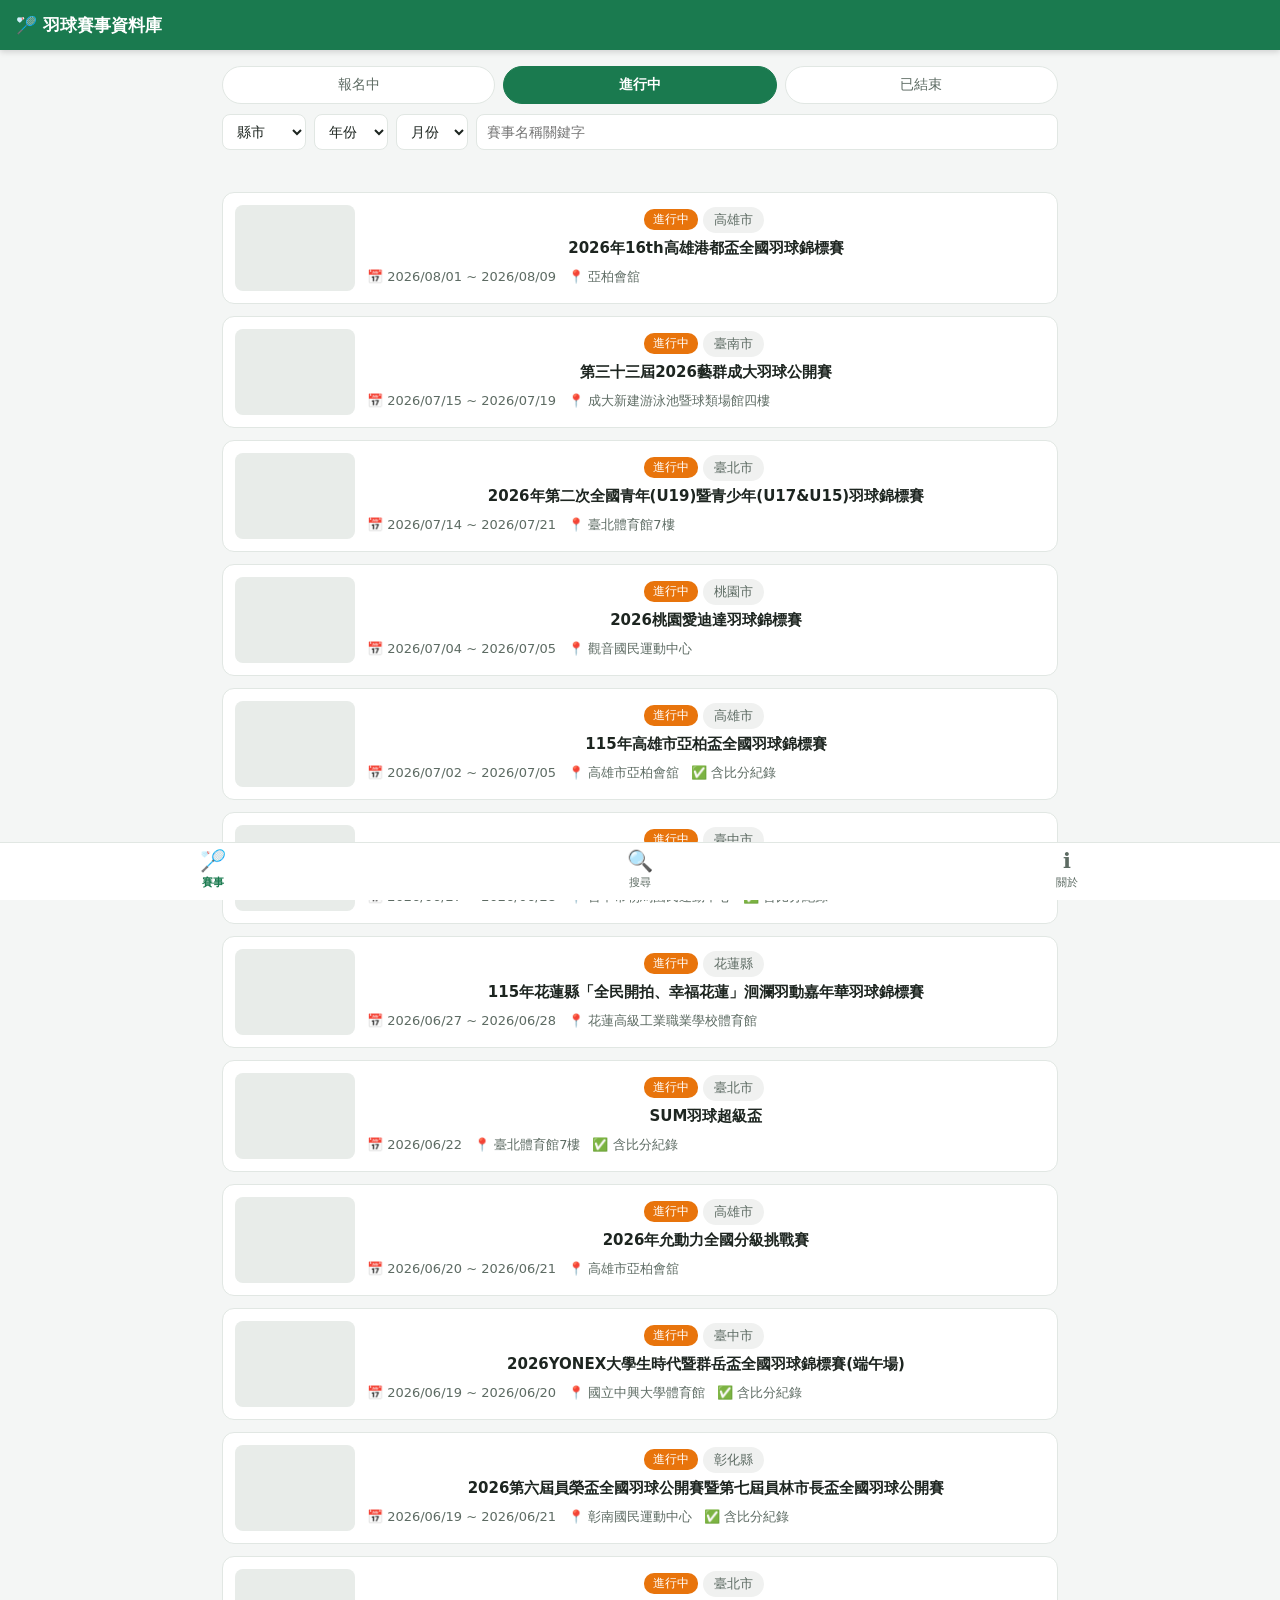
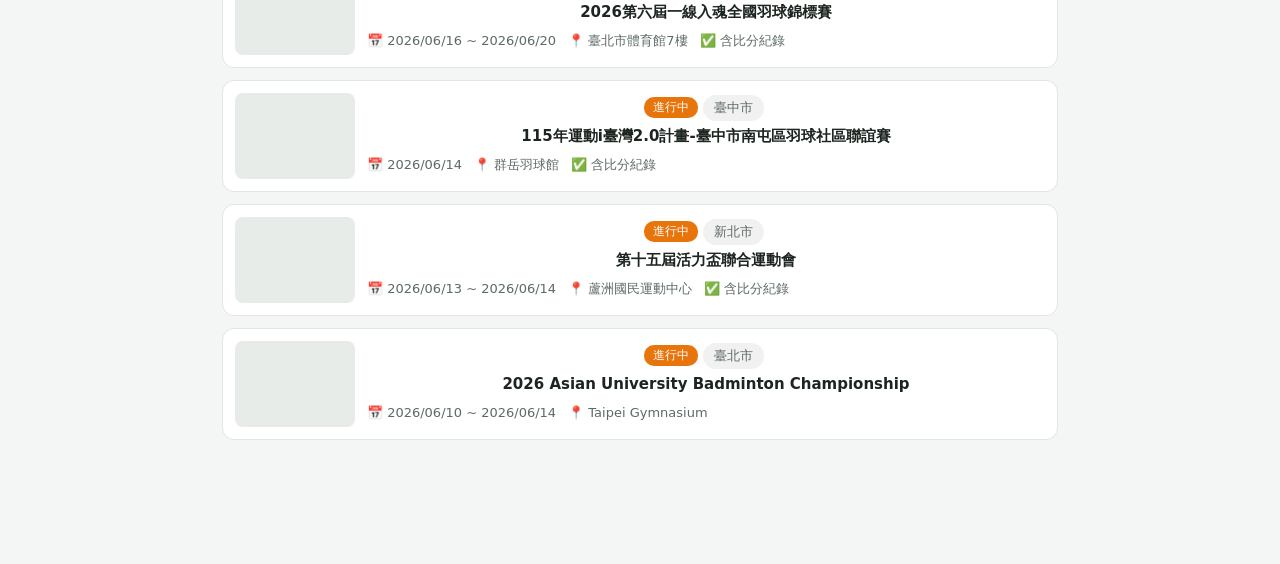
==== docs/index.html @ c3a857b8 "羽球賽事資料庫:PWA + 爬蟲 + 197 場賽事資料 - docs/: PWA(賽事列表、選手/單位搜尋、單位頁、選手頁、賽事詳情) - scripts/: scrape.py(API 抓取+名次" ====
<!doctype html>
<html lang="zh-Hant">
<head>
<meta charset="utf-8">
<meta name="viewport" content="width=device-width, initial-scale=1, viewport-fit=cover">
<title>羽球賽事資料庫</title>
<meta name="theme-color" content="#1a7a4f">
<link rel="manifest" href="./manifest.json">
<link rel="icon" href="./icons/icon-192.png">
<link rel="apple-touch-icon" href="./icons/icon-192.png">
<link rel="stylesheet" href="./css/style.css">
</head>
<body>
<header class="topbar"><h1>🏸 羽球賽事資料庫</h1></header>
<main class="container">
  <div class="tabs" id="tabs">
    <button data-st="registering">報名中</button>
    <button data-st="ongoing">進行中</button>
    <button data-st="finished" class="active">已結束</button>
  </div>
  <div class="filters">
    <select id="f-city"><option value="">縣市</option></select>
    <select id="f-year"><option value="">年份</option></select>
    <select id="f-month"><option value="">月份</option></select>
    <input type="search" id="f-kw" placeholder="賽事名稱關鍵字">
  </div>
  <div id="list" class="loading">載入中…</div>
</main>
<script src="./js/common.js"></script>
<script>
let all = [], status = "finished";

function applyFilters() {
  const city = document.getElementById("f-city").value;
  const year = document.getElementById("f-year").value;
  const month = document.getElementById("f-month").value;
  const kw = document.getElementById("f-kw").value.trim();
  let rows = all.filter(t => t.status === status);
  if (city) rows = rows.filter(t => t.city === city);
  if (year) rows = rows.filter(t => (t.dateStart || "").startsWith(year));
  if (month) rows = rows.filter(t => (t.dateStart || "").slice(5, 7) === month);
  if (kw) rows = rows.filter(t => t.name.includes(kw));
  render(rows);
}

function render(rows) {
  const el = document.getElementById("list");
  if (!rows.length) { el.innerHTML = `<div class="empty">查無賽事</div>`; return; }
  el.innerHTML = rows.map(t => `
    <a class="card match-card" href="./tournament.html?id=${encodeURIComponent(t.openid)}">
      <div class="thumb" ${t.image ? `style="background-image:url('${esc(t.image)}')"` : ""}></div>
      <div class="info">
        ${statusBadge(t.status)} <span class="chip off">${esc(t.city)}</span>
        <div class="name">${esc(t.name)}</div>
        <div class="meta">
          <span>📅 ${fmtRange(t.dateStart, t.dateEnd)}</span>
          <span>📍 ${esc(t.venue || "—")}</span>
          ${t.status === "registering" && fmtDate(t.registerEnd)
            ? `<span>⏰ 報名至 ${fmtDate(t.registerEnd)}</span>` : ""}
          ${t.hasMatches ? `<span>✅ 含比分紀錄</span>` : ""}
        </div>
      </div>
    </a>`).join("");
}

async function init() {
  renderNav("matches");
  all = await loadJSON("index.json");

  const cities = [...new Set(all.map(t => t.city))].sort();
  document.getElementById("f-city").innerHTML +=
    cities.map(c => `<option>${esc(c)}</option>`).join("");
  const years = [...new Set(all.map(t => (t.dateStart || "").slice(0, 4)).filter(Boolean))].sort().reverse();
  document.getElementById("f-year").innerHTML +=
    years.map(y => `<option>${esc(y)}</option>`).join("");
  document.getElementById("f-month").innerHTML +=
    Array.from({ length: 12 }, (_, i) => String(i + 1).padStart(2, "0"))
      .map(m => `<option value="${m}">${Number(m)}月</option>`).join("");

  document.querySelectorAll("#tabs button").forEach(b => b.onclick = () => {
    status = b.dataset.st;
    document.querySelectorAll("#tabs button").forEach(x => x.classList.toggle("active", x === b));
    applyFilters();
  });
  ["f-city", "f-year", "f-month"].forEach(id =>
    document.getElementById(id).onchange = applyFilters);
  document.getElementById("f-kw").oninput = applyFilters;

  // 預設停在資料最多的「已結束」;若有進行中賽事則優先顯示
  if (all.some(t => t.status === "ongoing")) {
    document.querySelector('#tabs button[data-st="ongoing"]').click();
  } else {
    applyFilters();
  }
}
init().catch(e => document.getElementById("list").innerHTML =
  `<div class="empty">資料載入失敗:${esc(e.message)}</div>`);
</script>
</body>
</html>
---- docs/css/style.css ----
:root {
  --primary: #1a7a4f;
  --primary-dark: #115c3a;
  --accent: #ff8c2e;
  --bg: #f4f6f5;
  --card: #ffffff;
  --text: #1d2520;
  --text-2: #5d6b63;
  --line: #e1e7e3;
  --blue: #2476d2;
  --orange: #e8740c;
  --gray: #8a948e;
  --win: #1a7a4f;
  --lose: #c0392b;
  --gold: #c9a227;
  --radius: 12px;
  --nav-h: 58px;
}
* { box-sizing: border-box; }
html { -webkit-text-size-adjust: 100%; }
body {
  margin: 0;
  font-family: "Microsoft JhengHei", "PingFang TC", "Noto Sans TC", system-ui, sans-serif;
  background: var(--bg);
  color: var(--text);
  font-size: 15px;
  line-height: 1.55;
  padding-bottom: calc(var(--nav-h) + env(safe-area-inset-bottom, 0px));
}
a { color: var(--primary); text-decoration: none; }
button { font-family: inherit; }

/* ---------- header ---------- */
.topbar {
  background: var(--primary);
  color: #fff;
  padding: 12px 16px;
  position: sticky; top: 0; z-index: 30;
  display: flex; align-items: center; gap: 10px;
  box-shadow: 0 2px 6px rgba(0,0,0,.15);
}
.topbar h1 { font-size: 17px; margin: 0; font-weight: 700; flex: 1;
  white-space: nowrap; overflow: hidden; text-overflow: ellipsis; }
.topbar .back {
  color: #fff; font-size: 22px; line-height: 1; padding: 2px 8px 4px 0;
  background: none; border: none; cursor: pointer;
}

.container { max-width: 860px; margin: 0 auto; padding: 12px 12px 24px; }

/* ---------- bottom nav ---------- */
.bottomnav {
  position: fixed; left: 0; right: 0; bottom: 0; z-index: 40;
  height: calc(var(--nav-h) + env(safe-area-inset-bottom, 0px));
  padding-bottom: env(safe-area-inset-bottom, 0px);
  background: var(--card);
  border-top: 1px solid var(--line);
  display: flex;
}
.bottomnav a {
  flex: 1; display: flex; flex-direction: column; align-items: center;
  justify-content: center; gap: 2px; color: var(--text-2); font-size: 11px;
}
.bottomnav a .ico { font-size: 21px; line-height: 1; }
.bottomnav a.active { color: var(--primary); font-weight: 700; }

/* ---------- tabs / filters ---------- */
.tabs { display: flex; gap: 8px; margin: 4px 0 10px; }
.tabs button {
  flex: 1; padding: 9px 0; border-radius: 20px; border: 1px solid var(--line);
  background: var(--card); color: var(--text-2); font-size: 14px; cursor: pointer;
}
.tabs button.active { background: var(--primary); border-color: var(--primary); color: #fff; font-weight: 700; }

.filters { display: flex; flex-wrap: wrap; gap: 8px; margin-bottom: 12px; }
.filters select, .filters input[type=search], .searchbox input {
  padding: 8px 10px; border: 1px solid var(--line); border-radius: 8px;
  background: var(--card); font-size: 14px; color: var(--text);
}
.filters input[type=search] { flex: 1; min-width: 130px; }

.searchbox { display: flex; gap: 8px; margin: 10px 0 14px; }
.searchbox input { flex: 1; font-size: 16px; padding: 11px 14px; }

/* ---------- cards ---------- */
.card {
  background: var(--card); border-radius: var(--radius);
  border: 1px solid var(--line); margin-bottom: 12px; overflow: hidden;
}
.card .pad { padding: 12px 14px; }

.match-card { display: flex; gap: 12px; padding: 12px; align-items: stretch; }
.match-card .thumb {
  width: 86px; min-height: 86px; border-radius: 8px; background: #e8ece9 center/cover no-repeat;
  flex-shrink: 0;
}
.match-card .info { flex: 1; min-width: 0; }
.match-card .name { font-weight: 700; font-size: 15px; margin: 2px 0 6px; color: var(--text); }
.meta { color: var(--text-2); font-size: 13px; display: flex; flex-wrap: wrap; gap: 4px 12px; }
.meta span { white-space: nowrap; }

.badge {
  display: inline-block; font-size: 12px; padding: 1px 9px; border-radius: 10px;
  color: #fff; vertical-align: 1px;
}
.badge.registering { background: var(--blue); }
.badge.ongoing { background: var(--orange); }
.badge.finished { background: var(--gray); }

.chip {
  display: inline-block; background: #eaf3ee; color: var(--primary-dark);
  border-radius: 14px; padding: 3px 11px; font-size: 13px; margin: 2px 4px 2px 0;
}
a.chip:active { background: #d6e8de; }
.chip.off { background: #f0f1f0; color: var(--text-2); }
.chip.toggle { cursor: pointer; user-select: none; border: 1px solid transparent; }
.chip.toggle.on { background: var(--primary); color: #fff; }

/* ---------- section title ---------- */
h2.sec { font-size: 15px; margin: 18px 2px 8px; color: var(--primary-dark); }
h2.sec small { color: var(--text-2); font-weight: 400; }

/* ---------- tables ---------- */
table.plain { width: 100%; border-collapse: collapse; font-size: 14px; }
table.plain th, table.plain td { padding: 7px 8px; border-bottom: 1px solid var(--line); text-align: left; }
table.plain th { color: var(--text-2); font-weight: 600; font-size: 13px; background: #fafbfa; }
.rank-1 { color: var(--gold); font-weight: 800; }
.rank-2 { color: #8a8f98; font-weight: 800; }
.rank-3 { color: #b06b34; font-weight: 800; }

/* ---------- match rows ---------- */
.mrow { border-bottom: 1px solid var(--line); padding: 9px 12px; }
.mrow:last-child { border-bottom: none; }
.mrow .head { display: flex; justify-content: space-between; gap: 8px; font-size: 12.5px; color: var(--text-2); margin-bottom: 4px; flex-wrap: wrap; }
.mrow .vs { display: flex; align-items: center; gap: 8px; }
.mrow .side { flex: 1; min-width: 0; }
.mrow .side .unit { font-size: 12px; color: var(--text-2); }
.mrow .side .pname { font-size: 14.5px; }
.mrow .side.B { text-align: right; }
.mrow .winner .pname, .mrow .winner .unit { color: var(--win); font-weight: 700; }
.mrow .score { font-weight: 800; font-size: 16px; white-space: nowrap; padding: 0 4px; color: var(--text); }
.mrow .games { margin-top: 4px; font-size: 13px; color: var(--text-2); }
.mrow .games b { color: var(--text); }

/* expandable tournament history */
.hist > summary {
  cursor: pointer; padding: 12px 14px; font-weight: 700; list-style: none;
  display: flex; justify-content: space-between; align-items: center; gap: 8px;
}
.hist > summary::-webkit-details-marker { display: none; }
.hist > summary .when { color: var(--text-2); font-weight: 400; font-size: 13px; white-space: nowrap; }
.hist .body { border-top: 1px solid var(--line); }

.note { color: var(--text-2); font-size: 13px; margin: 8px 2px; }
.empty { text-align: center; color: var(--text-2); padding: 40px 0; }
.loading { text-align: center; color: var(--text-2); padding: 30px 0; }

.btn-more {
  display: block; width: 100%; padding: 10px; margin-top: 4px;
  background: var(--card); border: 1px solid var(--line); border-radius: 8px;
  color: var(--primary); font-size: 14px; cursor: pointer;
}
.btn-link {
  display: inline-block; padding: 8px 14px; border-radius: 8px; font-size: 14px;
  background: #eaf3ee; color: var(--primary-dark); margin: 4px 6px 4px 0;
}

/* tournament detail hero */
.hero img { width: 100%; max-height: 300px; object-fit: cover; display: block; }
.kv { display: grid; grid-template-columns: 86px 1fr; gap: 6px 10px; font-size: 14px; }
.kv .k { color: var(--text-2); }

/* search result rows */
.srow { display: flex; justify-content: space-between; align-items: center;
  padding: 11px 14px; border-bottom: 1px solid var(--line); color: var(--text); }
.srow:last-child { border-bottom: none; }
.srow .sub { font-size: 12.5px; color: var(--text-2); margin-top: 1px; }
.srow .cnt { color: var(--text-2); font-size: 13px; white-space: nowrap; }

@media (min-width: 700px) {
  body { font-size: 15.5px; }
  .match-card .thumb { width: 120px; }
}
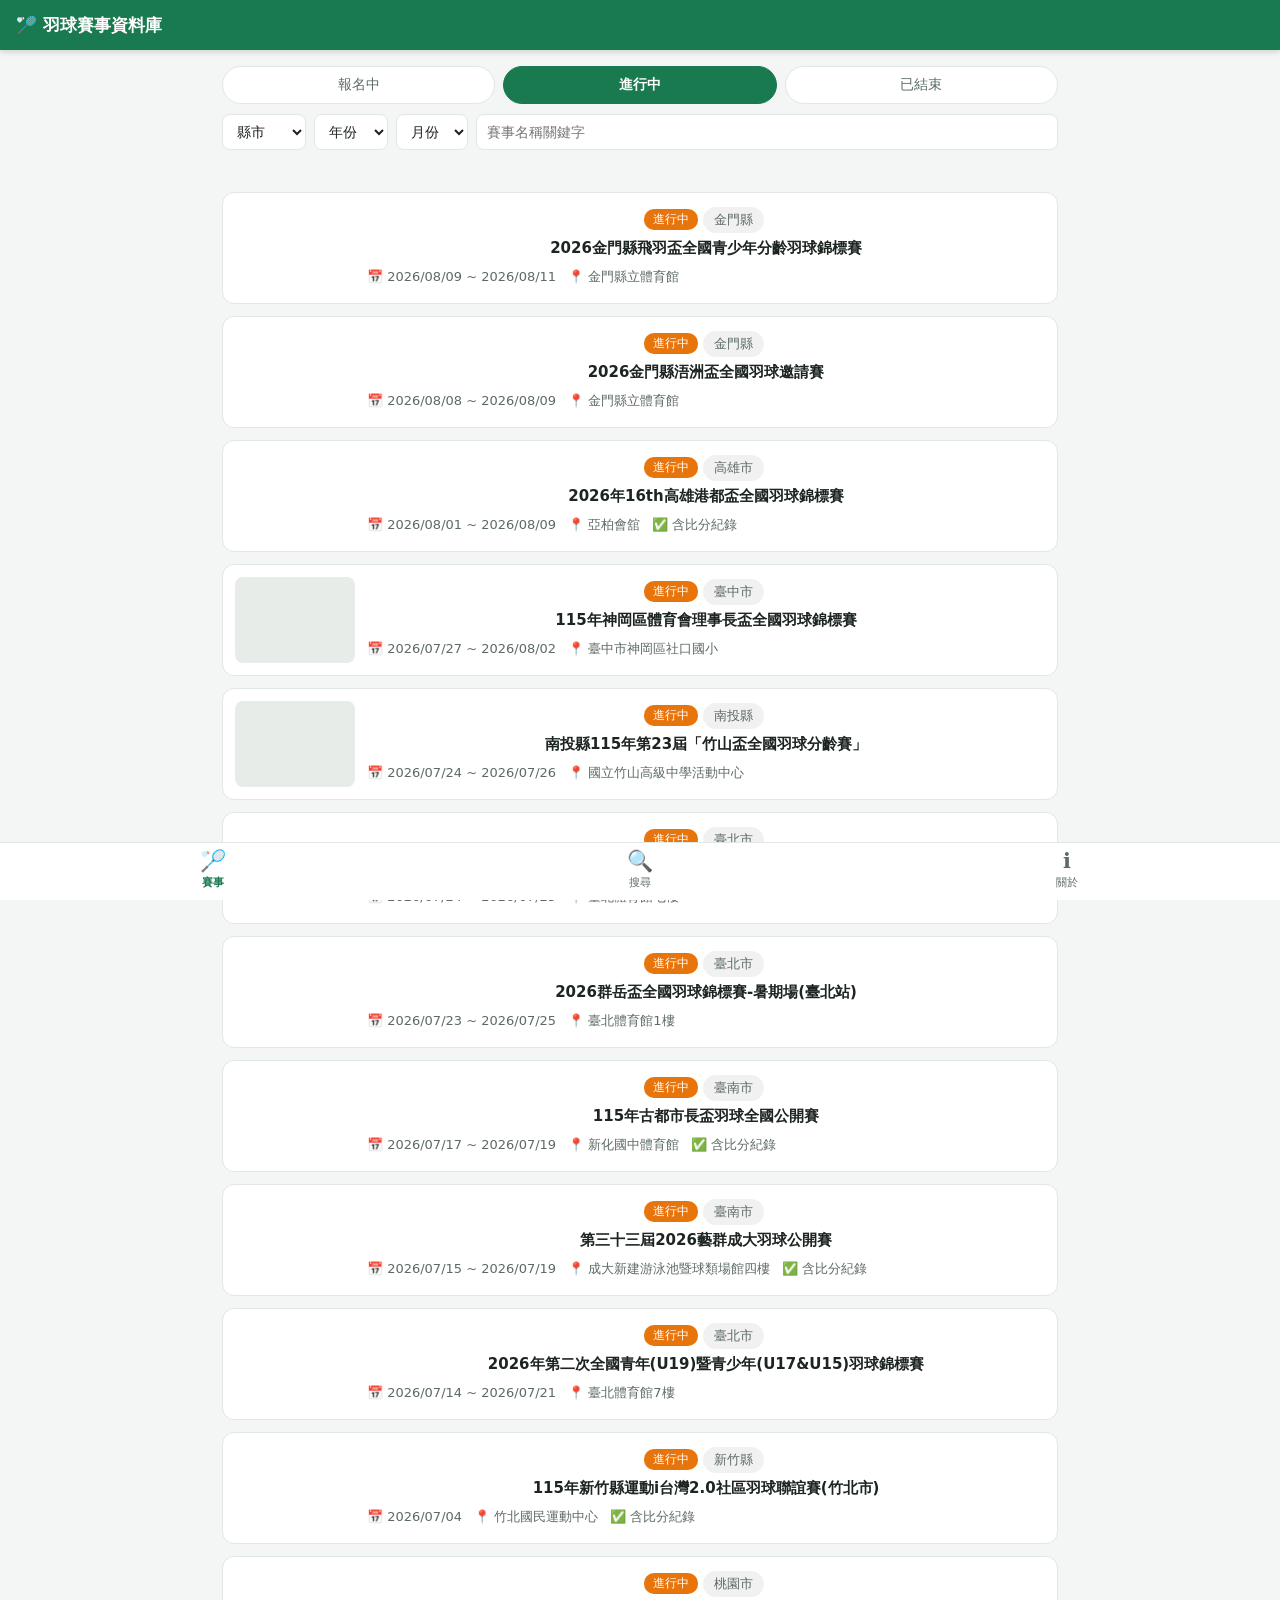
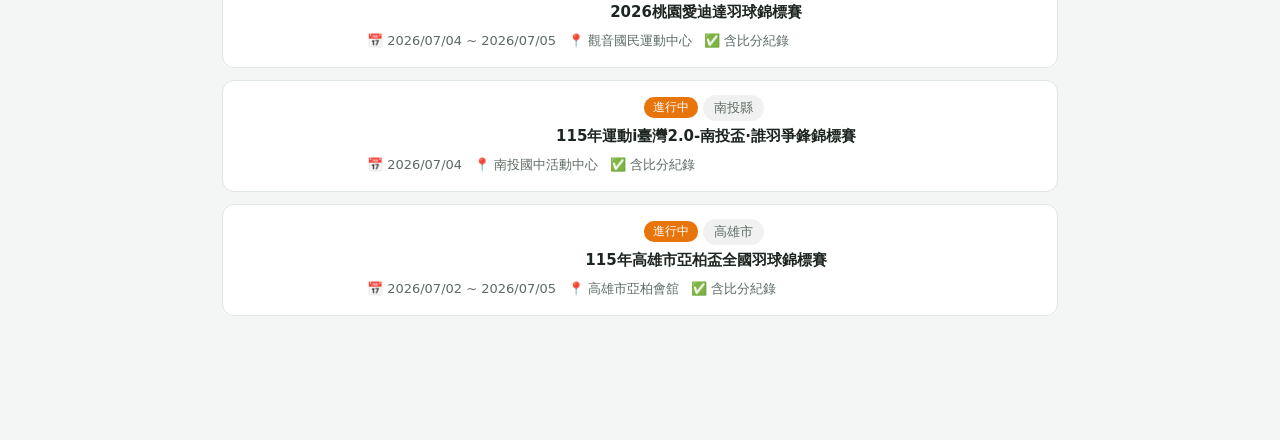
==== commit 380d43e3: "前端優化:索引分片/搜尋加速、SW 快取策略、深色模式、篩選記憶等 - players/units 依名稱雜湊分 16 片 + 輕量 search-index.json:   搜尋頁 12.7MB→1" ====
--- a/docs/index.html
+++ b/docs/index.html
@@ -5,6 +5,7 @@
 <meta name="viewport" content="width=device-width, initial-scale=1, viewport-fit=cover">
 <title>羽球賽事資料庫</title>
 <meta name="theme-color" content="#1a7a4f">
+<meta name="theme-color" media="(prefers-color-scheme: dark)" content="#1b5c40">
 <link rel="manifest" href="./manifest.json">
 <link rel="icon" href="./icons/icon-192.png">
 <link rel="apple-touch-icon" href="./icons/icon-192.png">
@@ -30,7 +31,23 @@
 <script>
 let all = [], status = "finished";
 
+/* 把目前的分頁與篩選寫進網址,返回時才不會重置 */
+function writeURL() {
+  const p = new URLSearchParams();
+  p.set("st", status);
+  const city = document.getElementById("f-city").value;
+  const year = document.getElementById("f-year").value;
+  const month = document.getElementById("f-month").value;
+  const kw = document.getElementById("f-kw").value.trim();
+  if (city) p.set("city", city);
+  if (year) p.set("year", year);
+  if (month) p.set("month", month);
+  if (kw) p.set("kw", kw);
+  history.replaceState(null, "", `?${p.toString()}`);
+}
+
 function applyFilters() {
+  writeURL();
   const city = document.getElementById("f-city").value;
   const year = document.getElementById("f-year").value;
   const month = document.getElementById("f-month").value;
@@ -40,7 +57,21 @@
   if (year) rows = rows.filter(t => (t.dateStart || "").startsWith(year));
   if (month) rows = rows.filter(t => (t.dateStart || "").slice(5, 7) === month);
   if (kw) rows = rows.filter(t => t.name.includes(kw));
+  // 報名中:快截止的排前面,方便報名
+  if (status === "registering") {
+    rows = [...rows].sort((a, b) =>
+      (a.registerEnd || "9999").localeCompare(b.registerEnd || "9999"));
+  }
   render(rows);
+}
+
+function deadlineHTML(t) {
+  const end = fmtDate(t.registerEnd);
+  if (!end) return "";
+  const days = Math.ceil((new Date(t.registerEnd) - Date.now()) / 86400000);
+  if (days < 0) return `<span class="deadline-over">⏰ 報名已截止</span>`;
+  if (days <= 7) return `<span class="deadline-soon">⏰ 報名至 ${end}(剩 ${days} 天)</span>`;
+  return `<span>⏰ 報名至 ${end}</span>`;
 }
 
 function render(rows) {
@@ -48,15 +79,18 @@
   if (!rows.length) { el.innerHTML = `<div class="empty">查無賽事</div>`; return; }
   el.innerHTML = rows.map(t => `
     <a class="card match-card" href="./tournament.html?id=${encodeURIComponent(t.openid)}">
-      <div class="thumb" ${t.image ? `style="background-image:url('${esc(t.image)}')"` : ""}></div>
+      ${t.image
+        ? `<img class="thumb" loading="lazy" src="${esc(t.image)}" alt=""
+             onerror="this.style.visibility='hidden'">`
+        : `<div class="thumb"></div>`}
       <div class="info">
         ${statusBadge(t.status)} <span class="chip off">${esc(t.city)}</span>
+        ${t.category === "排名賽" ? `<span class="chip cat">排名賽</span>` : ""}
         <div class="name">${esc(t.name)}</div>
         <div class="meta">
           <span>📅 ${fmtRange(t.dateStart, t.dateEnd)}</span>
           <span>📍 ${esc(t.venue || "—")}</span>
-          ${t.status === "registering" && fmtDate(t.registerEnd)
-            ? `<span>⏰ 報名至 ${fmtDate(t.registerEnd)}</span>` : ""}
+          ${t.status === "registering" ? deadlineHTML(t) : ""}
           ${t.hasMatches ? `<span>✅ 含比分紀錄</span>` : ""}
         </div>
       </div>
@@ -86,8 +120,17 @@
     document.getElementById(id).onchange = applyFilters);
   document.getElementById("f-kw").oninput = applyFilters;
 
-  // 預設停在資料最多的「已結束」;若有進行中賽事則優先顯示
-  if (all.some(t => t.status === "ongoing")) {
+  // 從網址還原上次的分頁與篩選(返回此頁時不重置)
+  const p = new URLSearchParams(location.search);
+  if (p.get("city")) document.getElementById("f-city").value = p.get("city");
+  if (p.get("year")) document.getElementById("f-year").value = p.get("year");
+  if (p.get("month")) document.getElementById("f-month").value = p.get("month");
+  if (p.get("kw")) document.getElementById("f-kw").value = p.get("kw");
+  const st = p.get("st");
+  if (["registering", "ongoing", "finished"].includes(st)) {
+    document.querySelector(`#tabs button[data-st="${st}"]`).click();
+  } else if (all.some(t => t.status === "ongoing")) {
+    // 預設停在資料最多的「已結束」;若有進行中賽事則優先顯示
     document.querySelector('#tabs button[data-st="ongoing"]').click();
   } else {
     applyFilters();
--- a/docs/css/style.css
+++ b/docs/css/style.css
@@ -13,8 +13,46 @@
   --win: #1a7a4f;
   --lose: #c0392b;
   --gold: #c9a227;
+  --thumb-bg: #e8ece9;
+  --chip-bg: #eaf3ee;
+  --chip-bg-active: #d6e8de;
+  --chip-off-bg: #f0f1f0;
+  --cat-bg: #fbf2d9;
+  --cat-text: #8a6d12;
+  --promoted-bg: #fdf8e8;
+  --th-bg: #fafbfa;
+  --danger: #d64530;
   --radius: 12px;
   --nav-h: 58px;
+}
+
+/* 深色模式:跟隨系統設定 */
+@media (prefers-color-scheme: dark) {
+  :root {
+    --primary: #2e9465;
+    --primary-dark: #8fd0ae;
+    --bg: #131715;
+    --card: #1d2420;
+    --text: #e4e9e6;
+    --text-2: #94a19a;
+    --line: #2d352f;
+    --blue: #4d94e0;
+    --orange: #e88a3c;
+    --gray: #6b756f;
+    --win: #46bf85;
+    --lose: #e06555;
+    --gold: #d4b04a;
+    --thumb-bg: #262e29;
+    --chip-bg: #24352c;
+    --chip-bg-active: #2d4437;
+    --chip-off-bg: #272d29;
+    --cat-bg: #3a3320;
+    --cat-text: #d9bc66;
+    --promoted-bg: #2e2a1c;
+    --th-bg: #212823;
+    --danger: #ef7160;
+  }
+  .topbar { background: #1b5c40; }
 }
 * { box-sizing: border-box; }
 html { -webkit-text-size-adjust: 100%; }
@@ -91,9 +129,10 @@
 
 .match-card { display: flex; gap: 12px; padding: 12px; align-items: stretch; }
 .match-card .thumb {
-  width: 86px; min-height: 86px; border-radius: 8px; background: #e8ece9 center/cover no-repeat;
+  width: 86px; min-height: 86px; border-radius: 8px; background: var(--thumb-bg);
   flex-shrink: 0;
 }
+.match-card img.thumb { object-fit: cover; }
 .match-card .info { flex: 1; min-width: 0; }
 .match-card .name { font-weight: 700; font-size: 15px; margin: 2px 0 6px; color: var(--text); }
 .meta { color: var(--text-2); font-size: 13px; display: flex; flex-wrap: wrap; gap: 4px 12px; }
@@ -108,13 +147,31 @@
 .badge.finished { background: var(--gray); }
 
 .chip {
-  display: inline-block; background: #eaf3ee; color: var(--primary-dark);
+  display: inline-block; background: var(--chip-bg); color: var(--primary-dark);
   border-radius: 14px; padding: 3px 11px; font-size: 13px; margin: 2px 4px 2px 0;
 }
-a.chip:active { background: #d6e8de; }
-.chip.off { background: #f0f1f0; color: var(--text-2); }
+a.chip:active { background: var(--chip-bg-active); }
+.chip.off { background: var(--chip-off-bg); color: var(--text-2); }
 .chip.toggle { cursor: pointer; user-select: none; border: 1px solid transparent; }
 .chip.toggle.on { background: var(--primary); color: #fff; }
+.chip.toggle.warn { border-color: var(--orange); }
+.chip.toggle.warn:not(.on) { color: var(--orange); background: transparent; }
+.chip.cat { background: var(--cat-bg); color: var(--cat-text); font-weight: 600; }
+
+.btn-mini {
+  display: inline-block; padding: 4px 12px; margin: 2px 6px 2px 0;
+  border: 1px solid var(--primary); border-radius: 14px; background: var(--primary);
+  color: #fff; font-size: 13px; font-weight: 700; cursor: pointer;
+}
+
+/* ---------- 排名賽:晉升甲組 ---------- */
+.promo-card { border-left: 4px solid var(--gold); }
+.promo-title { font-weight: 800; color: var(--cat-text); margin-bottom: 4px; }
+.chip-promo {
+  display: inline-block; background: var(--gold); color: #fff;
+  border-radius: 9px; padding: 0 7px; font-size: 11px; font-weight: 700; vertical-align: 1px;
+}
+table.plain tr.promoted td { background: var(--promoted-bg); }
 
 /* ---------- section title ---------- */
 h2.sec { font-size: 15px; margin: 18px 2px 8px; color: var(--primary-dark); }
@@ -123,7 +180,7 @@
 /* ---------- tables ---------- */
 table.plain { width: 100%; border-collapse: collapse; font-size: 14px; }
 table.plain th, table.plain td { padding: 7px 8px; border-bottom: 1px solid var(--line); text-align: left; }
-table.plain th { color: var(--text-2); font-weight: 600; font-size: 13px; background: #fafbfa; }
+table.plain th { color: var(--text-2); font-weight: 600; font-size: 13px; background: var(--th-bg); }
 .rank-1 { color: var(--gold); font-weight: 800; }
 .rank-2 { color: #8a8f98; font-weight: 800; }
 .rank-3 { color: #b06b34; font-weight: 800; }
@@ -162,8 +219,21 @@
 }
 .btn-link {
   display: inline-block; padding: 8px 14px; border-radius: 8px; font-size: 14px;
-  background: #eaf3ee; color: var(--primary-dark); margin: 4px 6px 4px 0;
-}
+  background: var(--chip-bg); color: var(--primary-dark); margin: 4px 6px 4px 0;
+}
+
+/* 報名截止提醒 */
+.deadline-soon { color: var(--danger); font-weight: 700; }
+.deadline-over { color: var(--text-2); }
+
+/* 選手戰績摘要列 */
+.statbar { display: flex; text-align: center; padding: 10px 0; }
+.statbar .stat { flex: 1; }
+.statbar .stat b { display: block; font-size: 20px; line-height: 1.2; }
+.statbar .stat b.w { color: var(--win); }
+.statbar .stat b.l { color: var(--lose); }
+.statbar .stat b.g { color: var(--gold); }
+.statbar .stat span { font-size: 12px; color: var(--text-2); }
 
 /* tournament detail hero */
 .hero img { width: 100%; max-height: 300px; object-fit: cover; display: block; }
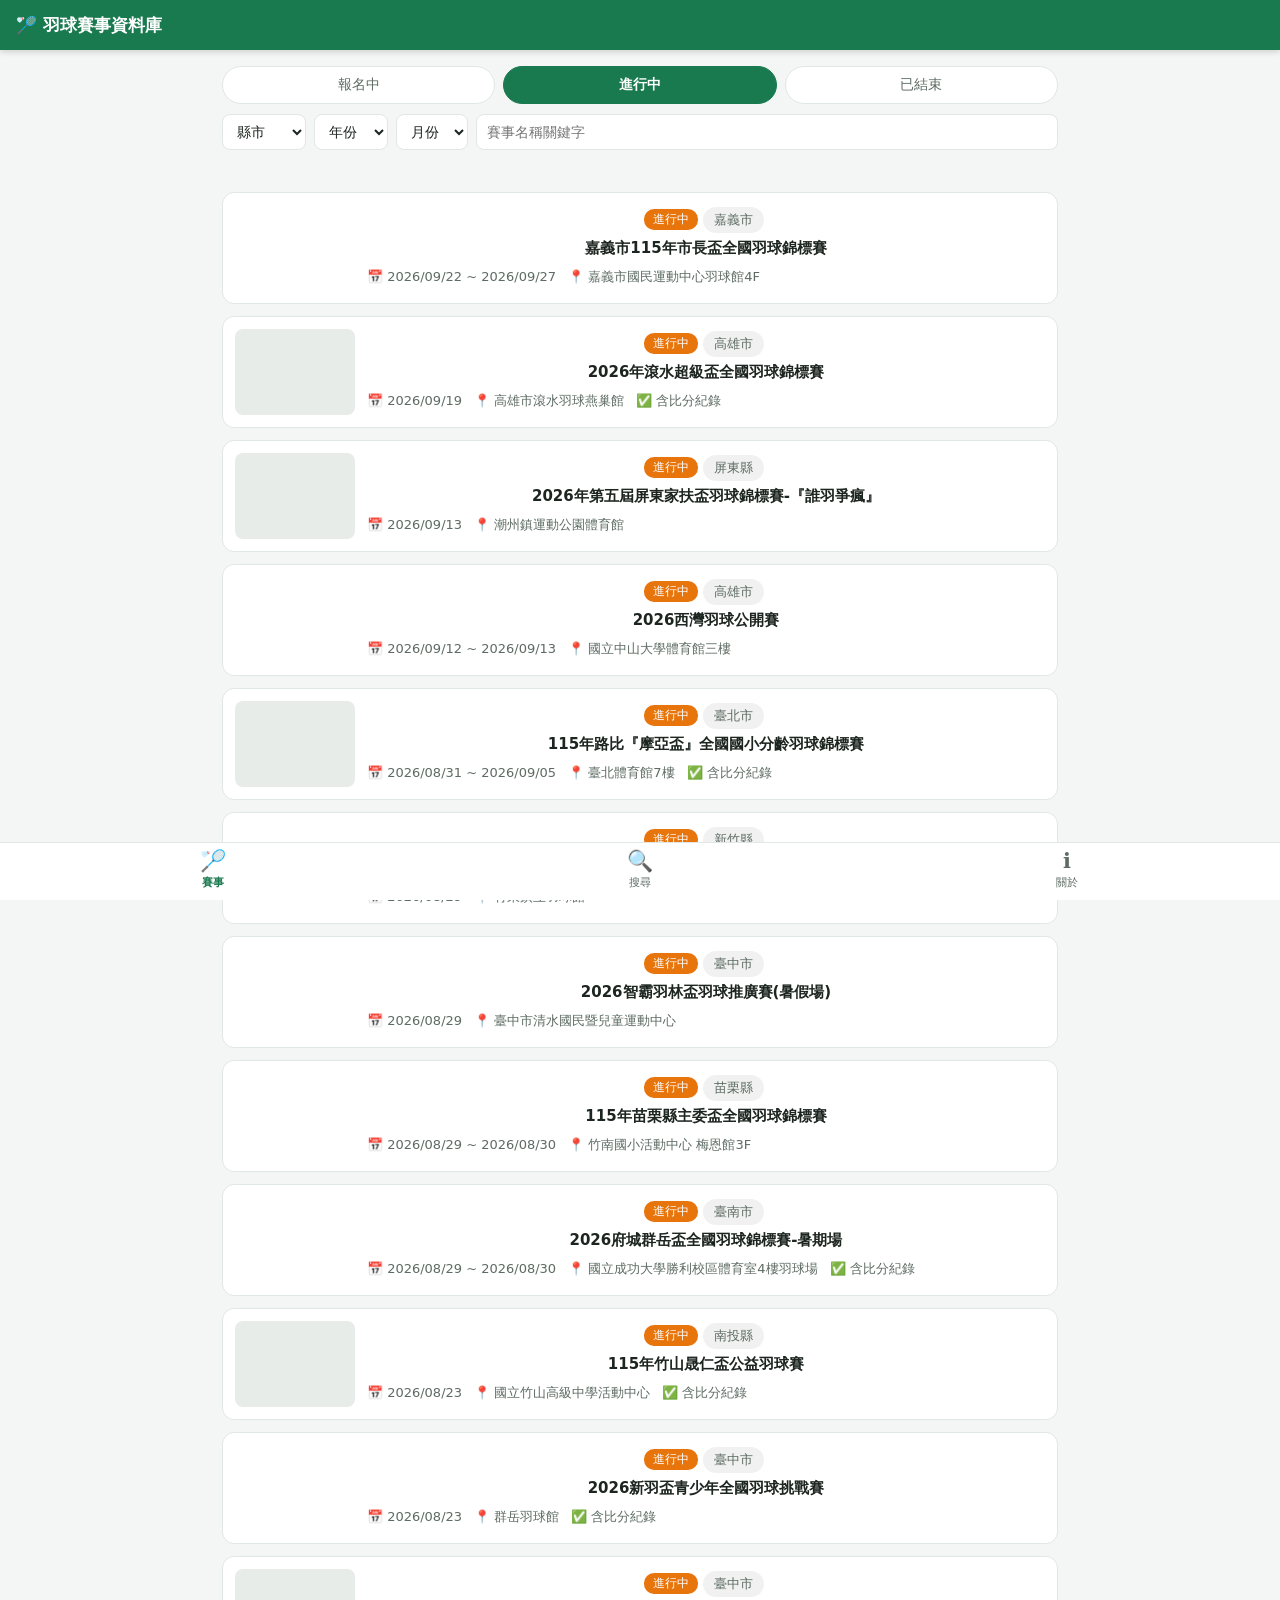
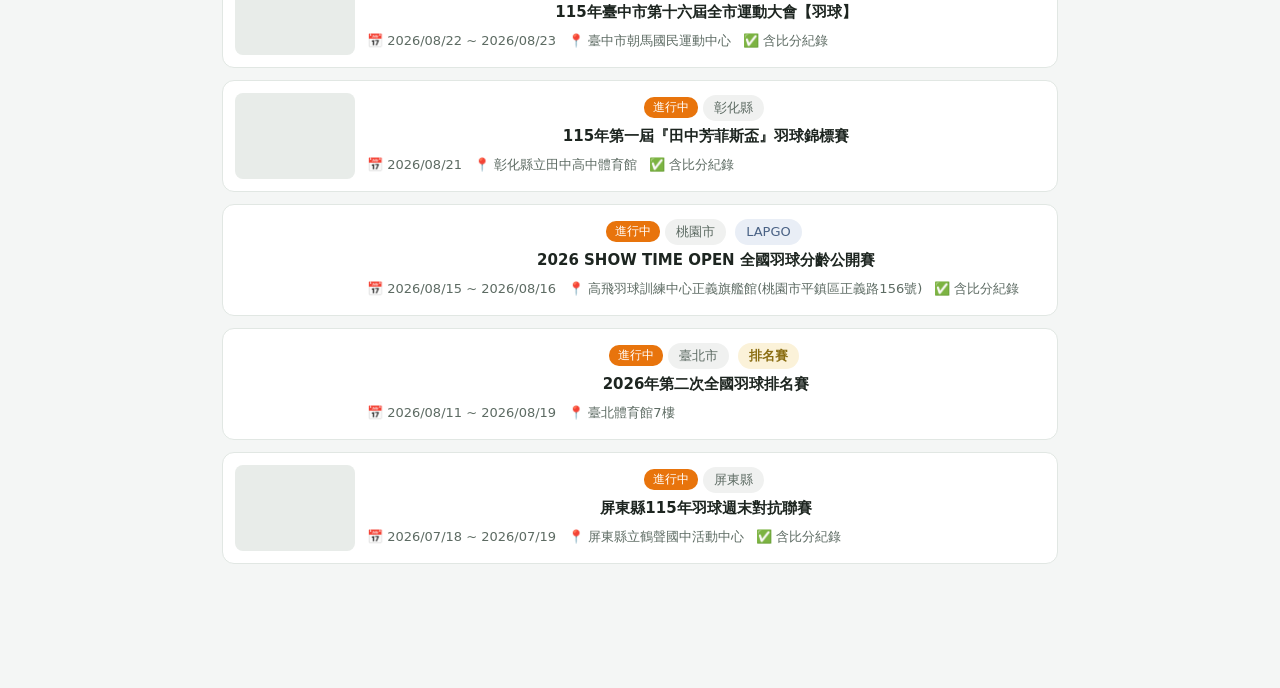
==== commit b5dd7108: "feat: 擴充為三來源(mylivescore + LAPGO + tsbadminton) 新增 LAPGO 與 tsbadminton 兩個來源,/badminton-update 一個指令同時" ====
--- a/docs/index.html
+++ b/docs/index.html
@@ -86,6 +86,7 @@
       <div class="info">
         ${statusBadge(t.status)} <span class="chip off">${esc(t.city)}</span>
         ${t.category === "排名賽" ? `<span class="chip cat">排名賽</span>` : ""}
+        ${sourceOf(t) !== "mylivescore" ? `<span class="chip src">${esc(sourceLabel(t))}</span>` : ""}
         <div class="name">${esc(t.name)}</div>
         <div class="meta">
           <span>📅 ${fmtRange(t.dateStart, t.dateEnd)}</span>
--- a/docs/css/style.css
+++ b/docs/css/style.css
@@ -19,6 +19,8 @@
   --chip-off-bg: #f0f1f0;
   --cat-bg: #fbf2d9;
   --cat-text: #8a6d12;
+  --src-bg: #e9eef6;
+  --src-text: #4a6285;
   --promoted-bg: #fdf8e8;
   --th-bg: #fafbfa;
   --danger: #d64530;
@@ -48,6 +50,8 @@
     --chip-off-bg: #272d29;
     --cat-bg: #3a3320;
     --cat-text: #d9bc66;
+    --src-bg: #232c38;
+    --src-text: #9db2d0;
     --promoted-bg: #2e2a1c;
     --th-bg: #212823;
     --danger: #ef7160;
@@ -157,6 +161,7 @@
 .chip.toggle.warn { border-color: var(--orange); }
 .chip.toggle.warn:not(.on) { color: var(--orange); background: transparent; }
 .chip.cat { background: var(--cat-bg); color: var(--cat-text); font-weight: 600; }
+.chip.src { background: var(--src-bg); color: var(--src-text); }
 
 .btn-mini {
   display: inline-block; padding: 4px 12px; margin: 2px 6px 2px 0;
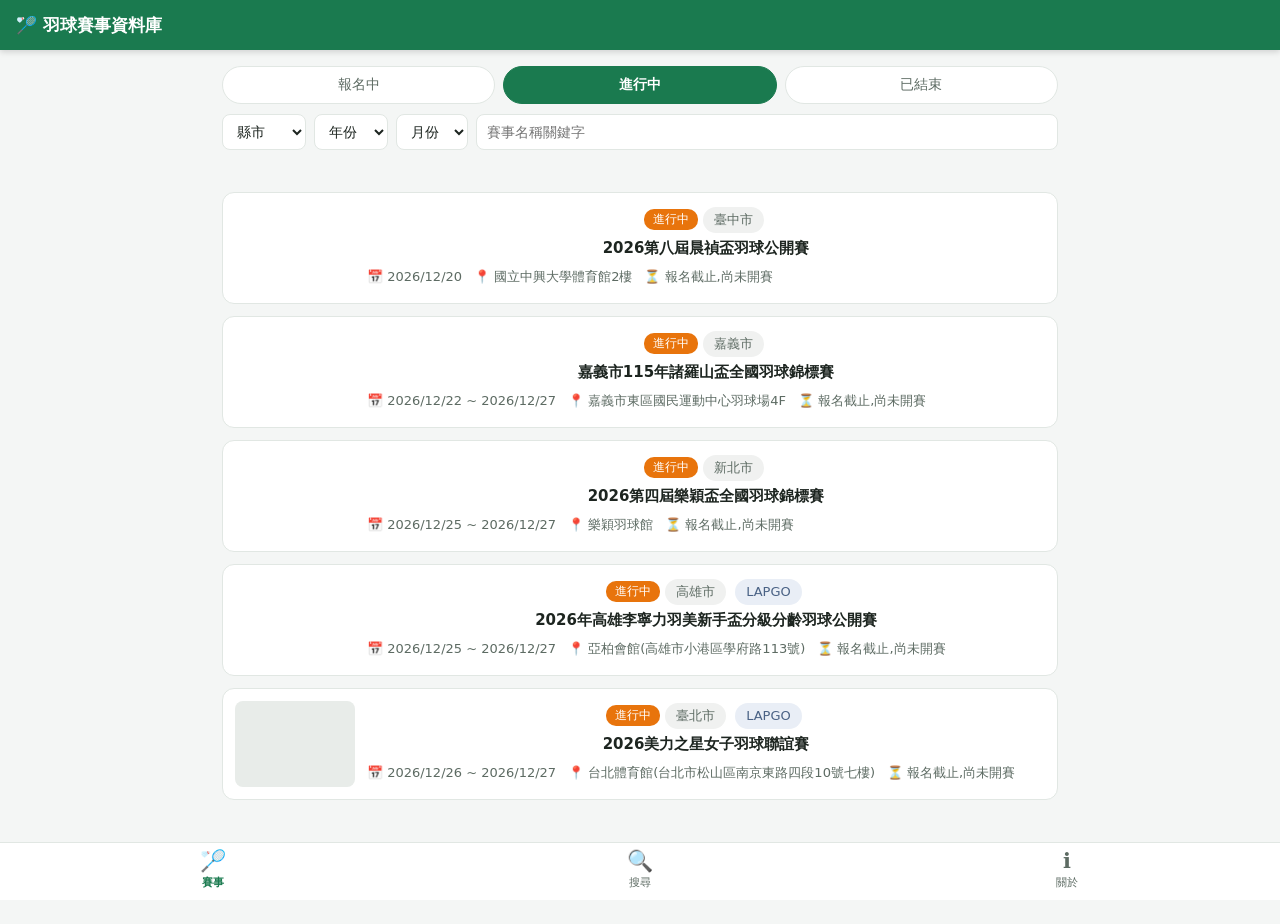
==== commit 27665b16: "feat(ui): 賽事狀態改由日期即時判定;參賽名單整段可收合 兩個來源對「進行中」的定義本來就不同:mylivescore 的 M_Status=2 實際語意是 「報名截止、賽務進行中」(13 場" ====
--- a/docs/index.html
+++ b/docs/index.html
@@ -52,7 +52,7 @@
   const year = document.getElementById("f-year").value;
   const month = document.getElementById("f-month").value;
   const kw = document.getElementById("f-kw").value.trim();
-  let rows = all.filter(t => t.status === status);
+  let rows = all.filter(t => effectiveStatus(t) === status);
   if (city) rows = rows.filter(t => t.city === city);
   if (year) rows = rows.filter(t => (t.dateStart || "").startsWith(year));
   if (month) rows = rows.filter(t => (t.dateStart || "").slice(5, 7) === month);
@@ -61,6 +61,12 @@
   if (status === "registering") {
     rows = [...rows].sort((a, b) =>
       (a.registerEnd || "9999").localeCompare(b.registerEnd || "9999"));
+  }
+  // 進行中:開賽日近的排前面。index.json 預設是日期新到舊,套在這裡會把 12 月才開打的
+  // 賽事排到正在打的那場前面 —— 這一頁要的是「現在/馬上」,不是「最新」。
+  if (status === "ongoing") {
+    rows = [...rows].sort((a, b) =>
+      (effectiveDates(a)[0] || "9999").localeCompare(effectiveDates(b)[0] || "9999"));
   }
   render(rows);
 }
@@ -84,14 +90,16 @@
              onerror="this.style.visibility='hidden'">`
         : `<div class="thumb"></div>`}
       <div class="info">
-        ${statusBadge(t.status)} <span class="chip off">${esc(t.city)}</span>
+        ${statusBadge(effectiveStatus(t))} <span class="chip off">${esc(t.city)}</span>
         ${t.category === "排名賽" ? `<span class="chip cat">排名賽</span>` : ""}
         ${sourceOf(t) !== "mylivescore" ? `<span class="chip src">${esc(sourceLabel(t))}</span>` : ""}
         <div class="name">${esc(t.name)}</div>
         <div class="meta">
           <span>📅 ${fmtRange(t.dateStart, t.dateEnd)}</span>
           <span>📍 ${esc(t.venue || "—")}</span>
-          ${t.status === "registering" ? deadlineHTML(t) : ""}
+          ${effectiveStatus(t) === "registering" ? deadlineHTML(t) : ""}
+          ${effectiveStatus(t) === "ongoing" && notStarted(t)
+            ? `<span class="upcoming">⏳ 報名截止,尚未開賽</span>` : ""}
           ${t.hasMatches ? `<span>✅ 含比分紀錄</span>` : ""}
         </div>
       </div>
@@ -130,7 +138,7 @@
   const st = p.get("st");
   if (["registering", "ongoing", "finished"].includes(st)) {
     document.querySelector(`#tabs button[data-st="${st}"]`).click();
-  } else if (all.some(t => t.status === "ongoing")) {
+  } else if (all.some(t => effectiveStatus(t) === "ongoing")) {
     // 預設停在資料最多的「已結束」;若有進行中賽事則優先顯示
     document.querySelector('#tabs button[data-st="ongoing"]').click();
   } else {
--- a/docs/css/style.css
+++ b/docs/css/style.css
@@ -186,6 +186,8 @@
 table.plain { width: 100%; border-collapse: collapse; font-size: 14px; }
 table.plain th, table.plain td { padding: 7px 8px; border-bottom: 1px solid var(--line); text-align: left; }
 table.plain th { color: var(--text-2); font-weight: 600; font-size: 13px; background: var(--th-bg); }
+/* 成績總覽把同一場賽事的多個獎項用 rowspan 併成一格,賽名靠上對齊才對得到第一個獎項 */
+table.plain td[rowspan] { vertical-align: top; }
 .rank-1 { color: var(--gold); font-weight: 800; }
 .rank-2 { color: #8a8f98; font-weight: 800; }
 .rank-3 { color: #b06b34; font-weight: 800; }
@@ -230,6 +232,9 @@
 /* 報名截止提醒 */
 .deadline-soon { color: var(--danger); font-weight: 700; }
 .deadline-over { color: var(--text-2); }
+/* 報名截止但還沒開賽 —— 這類賽事狀態算「進行中」(對齊 mylivescore 的語意:
+   賽務進行中),但沒這行提示會讓人以為球已經在打了 */
+.upcoming { color: var(--text-2); }
 
 /* 選手戰績摘要列 */
 .statbar { display: flex; text-align: center; padding: 10px 0; }
@@ -256,3 +261,26 @@
   body { font-size: 15.5px; }
   .match-card .thumb { width: 120px; }
 }
+
+/* 參賽名單整段可收合,summary 兼作區塊標題(樣式對齊 h2.sec) */
+details.entries-sec > summary {
+  cursor: pointer; user-select: none; list-style: none;
+  display: flex; align-items: center; gap: 8px;
+  padding: 11px 14px; font-size: 15px; font-weight: 600; color: var(--primary-dark);
+}
+details.entries-sec > summary::-webkit-details-marker { display: none; }
+details.entries-sec > summary small { font-weight: 400; color: var(--text-2); }
+/* 用箭頭取代預設 marker,收合時朝右、展開時朝下 */
+details.entries-sec > summary::after {
+  content: "▸"; margin-left: auto; color: var(--text-2); font-size: 13px;
+}
+details.entries-sec[open] > summary::after { content: "▾"; }
+details.entries-sec[open] > summary { border-bottom: 1px solid var(--line); }
+details.entries-sec > .pad { padding-top: 10px; }
+
+/* 參賽名單:組別可收合,人多時不會塞爆頁面 */
+details.entry-grp > summary {
+  cursor: pointer; padding: 6px 2px; font-weight: 600;
+  border-bottom: 1px solid var(--line);
+}
+details.entry-grp > summary small { font-weight: 400; color: var(--text-2); }
